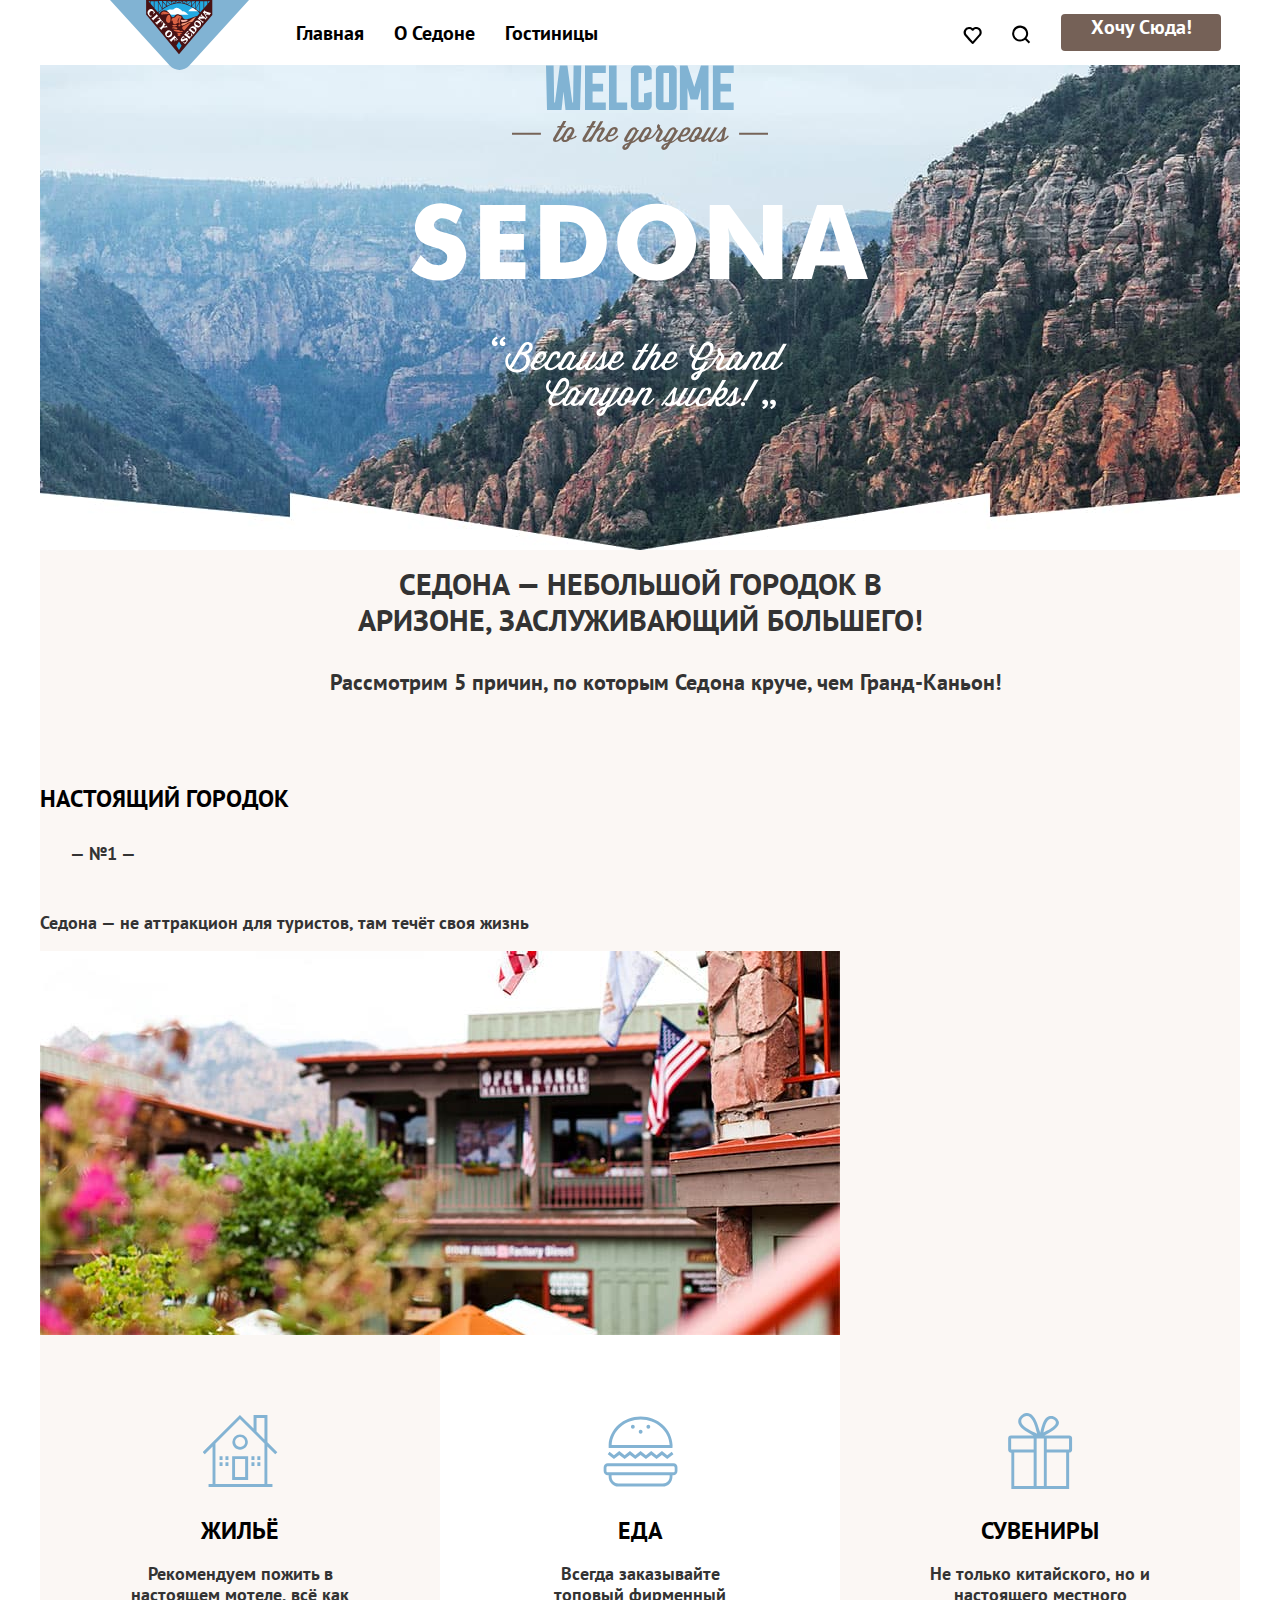
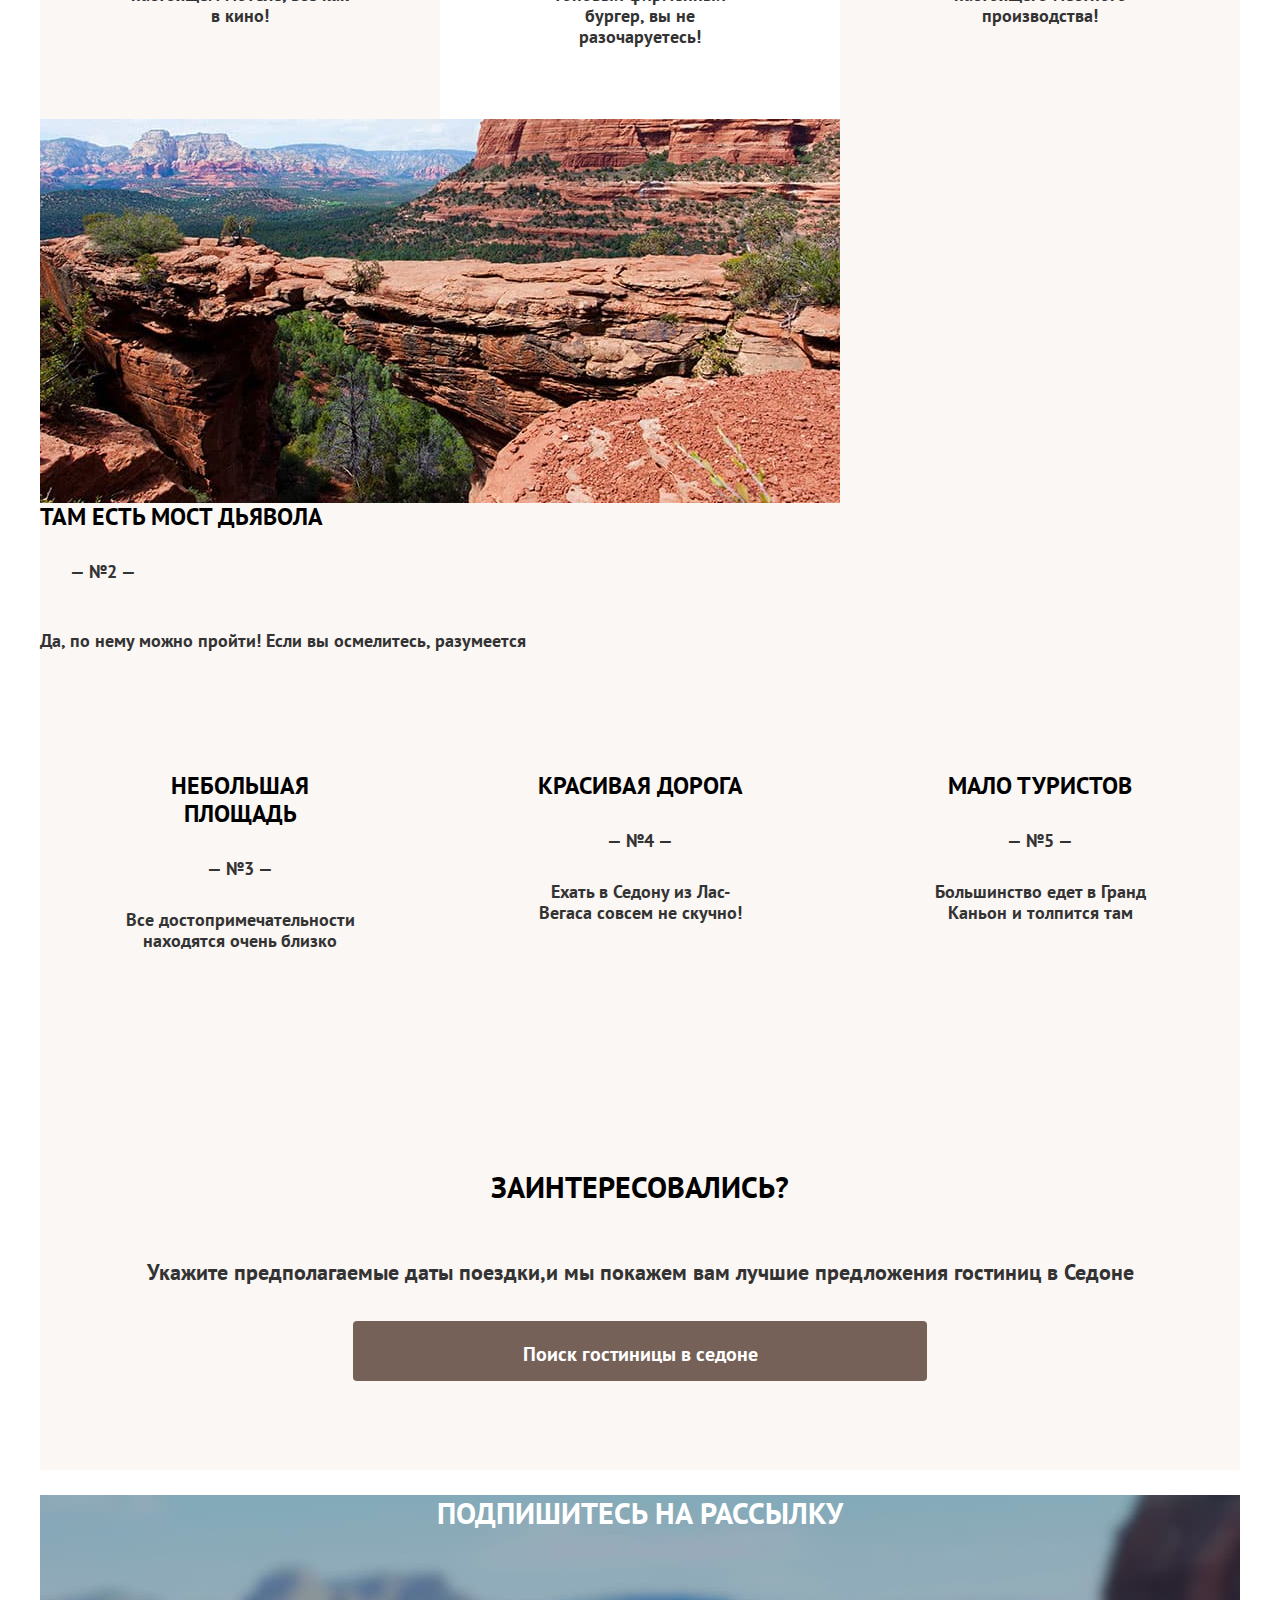
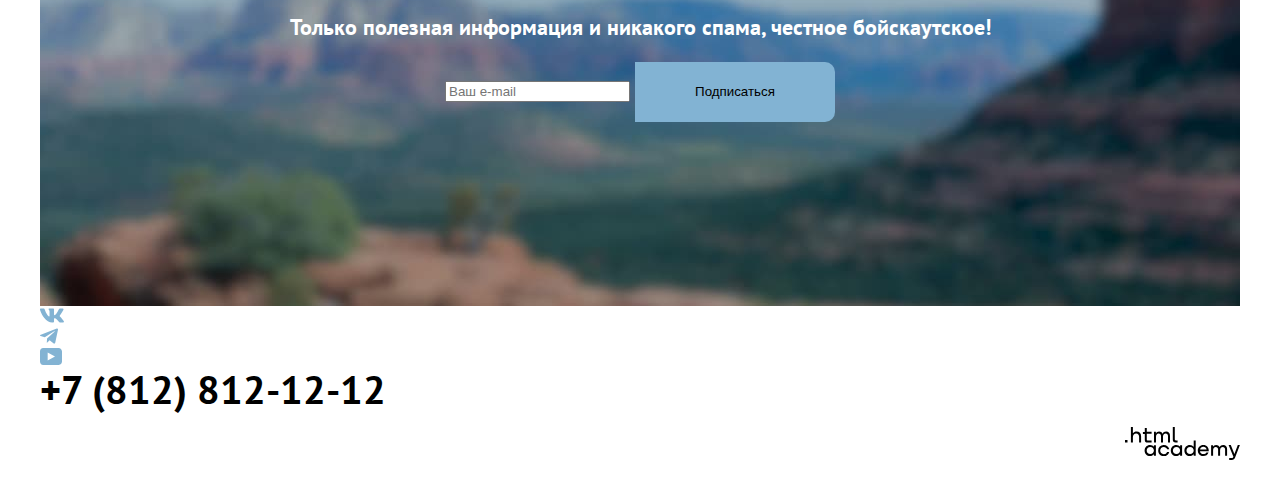
==== 5/index.html @ 5203f9b8 ":heavy_check_mark: Сборка #5" ====
<!DOCTYPE html>
<html lang="ru">

<head>
  <meta charset="utf-8">
  <title>HTML Academy: Седона</title>
  <link rel="stylesheet" href="/styles/styles.css">
  <base href="https://htmlacademy-htmlcss.github.io/2101121-sedona-34/5/">
</head>

<body>
  <header class="page-header">
    <nav class="navigation">
      <a class="header-icon-link" href="#">
        <img class="header-icon-image" src="./images/logo.svg" width="139" height="70" alt="city of seddona"></a>
      <ul class="navigation-list">
        <li class="navigation-item">
          <a class="navigation-link" href="#">Главная</a>
        </li>
        <li class="navigation-item">
          <a class="navigation-link" href="#">О Седоне</a>
        </li>
        <li class="navigation-item">
          <a class="navigation-link" href="catalog.html">Гостиницы</a>
        </li>
      </ul>
      <ul class="navigation-user">
        <li class="navigation-item">
          <a class="navigation-link" href="#"><svg width="19" height="17" fill="none" xmlns="http://www.w3.org/2000/svg"><path d="M9.58 17c-.3 0-.6-.1-.8-.4-5.42-6.1-6.72-7.5-7.03-7.9A5.4 5.4 0 0 1 6.16 0c1.31 0 2.51.5 3.52 1.3a5.47 5.47 0 0 1 9.03 4.1c0 1.3-.5 2.5-1.31 3.4l-7.02 7.9c-.2.2-.4.3-.8.3ZM3.56 7.5c.3.4 3.51 4 6.12 6.9l6.21-7c.5-.5.7-1.2.7-2 0-1.8-1.5-3.3-3.3-3.3-1 0-2 .5-2.71 1.3-.3.3-.6.4-.9.4-.3 0-.6-.2-.8-.4a3.7 3.7 0 0 0-2.71-1.3c-1.8 0-3.31 1.5-3.31 3.3-.1.9.3 1.6.7 2.1-.1 0-.1 0 0 0Z" fill="#000"/></svg> <span class="visually-hidden">Поиск</span></a>
        </li>
        <li class="navigation-item">
          <a class="navigation-link" href="#"><svg width="19" height="19" fill="none" xmlns="http://www.w3.org/2000/svg"><path d="m18.16 17.05-3.71-3.7c1-1.3 1.7-3 1.7-4.9 0-4.4-3.6-8-8.02-8a8.12 8.12 0 0 0-8.02 8.1c0 4.4 3.6 8 8.02 8 1.8 0 3.51-.6 4.91-1.7l3.71 3.7 1.4-1.5Zm-10.03-2.5c-3.3 0-6.02-2.7-6.02-6a6.03 6.03 0 0 1 12.04 0c0 3.3-2.71 6-6.02 6Z" fill="#000"/></svg> <span class="visually-hidden">Избранное</span></a>
        </li>
        <li class="navigation-item">
          <a class="broun navigation-link" href="#">Хочу сюда!</a>
        </li>
      </ul>
    </nav>
  </header>
  <main class="main-index main-column">
    <div class="page-container">
    <h1 class="visually-hidden"> seddona </h1>
    <img class="logo logo-text" src="./images/welcome.svg" width="458" height="352"
      alt="логотип туристической агении Приветствуем в Седона на фоне гор">
    <section class="advantages">
      <h2 class="advantages-logo">Седона — небольшой городок в Аризоне, заслуживающий большего!</h2>
      <p class="five-why">Рассмотрим 5 причин, по которым Седона круче, чем Гранд-Каньон!</p>
      <ul class="advantages-list">
        <li class="advantages-item">
          <div class="card first-card">
            <div class="group-flex">
              <div class="box-blue">
                <h3 class="advantages-title-special"> Настоящий городок </h3>
                <span class="number"> — №1 — </span>
                <p class="advantages-description"> Седона — не аттракцион для туристов, там течёт своя жизнь </p>
              </div>
              <img class="illustrative" src="./images/photo-header.jpg" width="800" height="384"
                alt="город на фоне котого видно бар">
            </div>
            <div class="group-flex">
              <div class="box-icon house">
                <h3 class="advantages-title"> Жильё</h3>
                <p class="advantages-description"> Рекомендуем пожить в настоящем мотеле, всё как в кино! </p>
              </div>
              <div class="box-icon white food">
                <h3 class="advantages-title">Еда</h3>
                <p class="advantages-description">Всегда заказывайте топовый фирменный бургер, вы не разочаруетесь! </p>
              </div>
              <div class="box-icon present">
                <h3 class="advantages-title">Сувениры</h3>
                <p class="advantages-description">Не только китайского, но и настоящего местного производства! </p>
              </div>
            </div>
          </div>
        </li>
        <li class="advantages-item">
          <div class="card second-card">
            <div class="group-flex">
              <img class="illustrative" src="./images/photo-quanion.jpg" width="800" height="384"
                alt="большой и очень крассивый Каньон">
              <div class="box-blue">
                <h3 class="advantages-title-special">Там есть мост дьявола</h3>
                <span class="number"> — №2 — </span>
                <p class="advantages-description">Да, по нему можно пройти! Если вы осмелитесь, разумеется </p>
              </div>
            </div>
          </div>
        </li>
        <div class="group-flex">
          <li class="advantages-item">
            <div class="box">
              <h3 class="advantages-title">Небольшая площадь</h3>
              <span class="number"> — №3 — </span>
              <p class="advantages-description">Все достопримечательности находятся очень близко </p>
            </div>
          </li>
          <li class="advantages-item">
            <div class="box">
              <h3 class="advantages-title">Красивая дорога</h3>
              <span class="number"> — №4 — </span>
              <p class="advantages-description">Ехать в Седону из Лас-Вегаса совсем не скучно! </p>
            </div>
          </li>
          <li class="advantages-item">
            <div class="box">
              <h3 class="advantages-title">Мало туристов</h3>
              <span class="number"> — №5 — </span>
              <p class="advantages-description">Большинство едет в Гранд Каньон и толпится там </p>
            </div>
          </li>
        </div>
      </ul>
    </section>
    <section class="register-tour">
      <h2 class="visually-hidden"> Регистрация на тур </h2>
      <h2 class="register-tour-title">Заинтересовались? </h2>
      <p> Укажите предполагаемые даты поездки,и мы покажем вам лучшие предложения гостиниц в Седоне</p>
      <a href="#" class="register-tour-button button"><span class="register-tour-button-info">Поиск гостиницы в
          седоне</span></a>
    </section>
    </div>
  </main>
  <footer class="page-footer">
    <div class="page-footer-container">
    <section class="newsletter">
      <h2 class="page-footer-tytle">Подпишитесь на рассылку</h2>
      <p> Только полезная информация и никакого спама, честное бойскаутское! </p>
      <form class="newslatter-form" action="http://echo.htmlacademy.ru/" method="post">
        <label class="e-mail">
          <span class="visually-hidden"></span>
          <input class="field" placeholder="Ваш e-mail" type="email" name="newsletter-email" required>
        </label>
        <button class="button newsletter-button" type="submit">
          <span class="button-name">Подписаться</span></button>
      </form>
    </section>

    <ul class="footer-social-list">
      <li class="footer-social-item">
        <a class="" href="https://vk.com/htmlacademy">
          <svg width="24" height="15" fill="none" xmlns="http://www.w3.org/2000/svg"><path fill-rule="evenodd" clip-rule="evenodd" d="M23.45 1.45c.17-.55 0-.95-.8-.95h-2.62c-.67 0-.98.35-1.14.73 0 0-1.34 3.2-3.23 5.27-.61.6-.89.8-1.22.8-.17 0-.42-.2-.42-.74V1.45c0-.66-.18-.95-.74-.95H9.15c-.42 0-.67.3-.67.6 0 .61.95.76 1.05 2.5v3.8c0 .84-.16.99-.5.99-.88 0-3.05-3.21-4.33-6.89-.25-.71-.5-1-1.17-1H.9c-.75 0-.9.35-.9.73 0 .68.89 4.07 4.14 8.55 2.18 3.06 5.23 4.72 8.01 4.72 1.67 0 1.88-.37 1.88-1v-2.32c0-.73.16-.88.69-.88.38 0 1.05.2 2.61 1.67 1.78 1.75 2.07 2.53 3.08 2.53h2.62c.75 0 1.13-.37.91-1.1-.24-.72-1.09-1.77-2.21-3.02-.62-.7-1.54-1.47-1.81-1.86-.4-.49-.28-.7 0-1.14 0 0 3.2-4.43 3.53-5.93Z" fill="#83B3D3"/></svg>
          <span class="visually-hidden"> ВКонтакте </span></a>
      </li>
      <li class="footer-social-item">
        <a class="" href="https://t.me/htmlacademy">
          <svg width="18" height="16" fill="none" xmlns="http://www.w3.org/2000/svg"><path d="M16.79.6.84 6.75c-1.09.43-1.08 1.04-.2 1.31l4.1 1.28 9.47-5.98c.44-.27.85-.12.52.18l-7.68 6.92-.28 4.22c.41 0 .6-.19.83-.41l1.99-1.93 4.13 3.05c.77.42 1.31.2 1.5-.7l2.72-12.8C18.22.77 17.5.27 16.79.59Z" fill="#83B3D3"/></svg>
          <span class="visually-hidden"> Телеграм </span></a>
      </li>
      <li class="footer-social-item">
        <a class="" href="https://www.youtube.com/user/htmlacademyru">
          <svg width="22" height="17" fill="none" xmlns="http://www.w3.org/2000/svg"><path d="M18.6 0H3.18C1.31 0 0 1.6 0 3.4v10.1C0 15.4 1.31 17 3.17 17h15.66c1.64 0 3.17-1.6 3.17-3.4V3.4C21.78 1.6 20.47 0 18.6 0ZM7.67 12.54V4.46L15 8.5l-7.33 4.04Z" fill="#83B3D3"/></svg>
          <span class="visually-hidden"> Ютуб </span></a>
      </li>
    </ul>
    <a class="phone-infoline" href="tel:+78128121212">+7 (812) 812-12-12</a>
    <p class="about-image">
      <a href="https://htmlacademy.ru" target="_blank">
        <img class="htmlacademy-link" src="./images/htmlacademy.svg" width="115" height="33" alt="html academy"></a>
    </p>
    </div>
  </footer>
</body>

</html>
---- styles/styles.css ----
@font-face {
  font-family: "PT Sans";
  font-style: normal;
  font-size: 400;
  src: url("../fonts/ptsans-700.woff2") format("woff2");
  font-display: swap;
}

@font-face {
  font-family: "PT Sans";
  font-style: normal;
  font-size: 700;
  src: url("../fonts/ptsans-700.woff2") format("woff2");
  font-display: swap;
}

html{


}
body {
  font-family: "PT Sans", sans-serif;
  font-size: 18px;
  line-height: 21px;
  color: #333333;
  background-color: #ffffff;
  font-weight: 400;
  width: 1200px;
  margin: 0;
  display: block;
  left: 50%;
  transform: translateX(-50%);
  position: relative;

}
ul{
  list-style-type: none;
  margin:0;
  padding: 0;
}
ul.navigation-list{
  display: inline-flex;
  position: absolute;
  top: 20px ;
  left: 256px ;
}
ul.navigation-user{
  display: inline-flex;
  position: absolute;
  right: 85px ;
  transform: translatex(-50%);
  top:24px;
}
li.navigation-item{

  padding-right: 30px;
}

a.broun {
  background: #756157;
  border-radius: 4px;
  color: white;
  position: absolute;
  width:160px;
  height:37px;
  text-align: center;
  top:-10px;

}

.button {
  border-radius: 4px;
  background: #82B3D3;
  border-radius: 0 10px 10px 0;
  text-align: center;
  color: #000000;
  text-decoration: none;
  padding: 0;
}

/* header */
header{
  height: 65px;
}
.page-header {
  color: #000000;
  background-color: white;
}
.header-icon-image{
  position: absolute;
  display: block;
  left: 70px;
}
.navigation-link {
  font-size: 20px;
  line-height: 26px;
  text-align: center;
  text-transform: capitalize;
  color: #000000;
  font-style: normal;
  font-weight: 700;
  text-decoration: none;
}

.main-index {
  background-image: url("../images/index-background.jpg");
  background-size: 100%;
  background-repeat: no-repeat;
  background-color: #fbf7f4;
}

.advantages-logo {
  text-transform: uppercase;
  font-weight: 700;
  font-size: 30px;
  line-height: 36px;
  display:block;
  margin: 0;
  padding: 145px 290px 31px;
  text-align: center;
}

/* center box */
.logo{
  position: relative;
  left: 50%;
  transform: translateX(-50%);

}

p.five-why {
  font-size: 22px;
  line-height: 26px;
  display: inline-block;
  padding-bottom: 90px;
  text-align: center;
  padding-left: 290px;
  margin: 0;
}


.box-icon {
  Width: 400px;
  Height: 384px;
  text-align: center;
  background-repeat: no-repeat;
  position: relative;
  box-sizing: border-box;
  padding: 85px;
  padding-top: 182px;
}

.box {
  Width: 400px;
  Height: 384px;
  text-align: center;
  background-repeat: no-repeat;
  position: relative;
  box-sizing: border-box;
  padding: 90px 85px 30px 85px;
}

.box.blue {
  background-color: #82B3D3;
  color: #ffffff;
}

.box-icon.white {
  background-color: #ffffff;
}
.box .advantages-title{
  padding-top: 13px;
}
.box .advantages-title-special {
  color: #ffffff;
  margin: 0;
}

.group-flex h3 {
  font-family: 'PT Sans', sans-serif;
  font-style: normal;
  font-weight: 700;
  font-size: 24px;
  line-height: 28px;
  text-transform: uppercase;
  color: #000000;
  margin: 0;
}

span.number {
  display: inline-block;
  padding: 30px;
}

.box p {
  margin: 0;
}

.house::before {
  content: "";
  width: 75px;
  height: 72px;
  background-image: url("../images/house.svg");
  background-repeat: no-repeat;
  background-position: center;
  position: absolute;
  top: 80px;
  left: 50%;
  transform: translatex(-50%);
}

.present:before {
  content: '';
  width: 65px;
  height: 76px;
  background-image: url("../images/present.svg");
  background-repeat: no-repeat;
  background-position: center;
  position: absolute;
  top: 78px;
  left: 50%;
  transform: translateX(-50%);
}

.food:before {
  content: '';
  width: 76px;
  height: 73px;
  background-repeat: no-repeat;
  background-position: center;
  position: absolute;
  top: 80px;
  left: 50%;
  transform: translateX(-50%);
  background-image: url("../images/food.svg")
}


.register-tour {
  content: "";
  text-align: center;
  position: relative;
  background-color: ffffff;
  border: 0;
  height: 417px;
  box-sizing: border-box;
  padding-top: 91px;

}

.register-tour-title {
  text-transform: uppercase;
  font-style: normal;
  font-weight: 700;
  font-size: 30px;
  line-height: 36px;
  color: #000000;
  display: block;

}

.register-tour p {
  font-weight: 400;
  font-size: 22px;
  line-height: 26px;
  padding-top: 29px;
  margin: 0;
  padding-bottom: 36px ;
}


/* footer */
.newsletter {
  text-align: center;
  color: white;
  background-image: url("../images/background.jpg") ;
  background-size: 100%;
  background-repeat: no-repeat;
  width: 1200px;
  height: 411px;

}

.page-footer-tytle{
  display: block;
  font-size: 30px;
  line-height: 36px;
  text-transform: uppercase;
  height: 94px;
}
.newsletter p{
  font-size: 22px;
  line-height: 26px;
}

.email input{
  width:600px;
  height:60px;
  border-radius: 10px 0 0 10px;
  padding: 0 0 0 20px;
  border: 0;
}

.newsletter-button{
  width:200px;
  height:60px;
  margin:0;
  border:0;
}

.footer-social-item {
  text-align: left;
  position: ;
}

.about-image {
  text-align: right;
}

.register-tour-button{
  font-weight: 700;
  font-size: 20px;
  line-height: 36px;
  background: #756157;
  height:60px; ;
  border-radius: 4px;
  width:574px;
  height:60px;
  display: inline-block;
  text-align: center;
  color: #ffffff;
}
.register-tour-button-info{
  padding: 15px 10px 15px 10px;
  display: inline-block;
}

.phone-infoline {
  font-weight: 400;
  font-size: 40px;
  line-height: 40px;
  text-align: center;
  color: #000000;
  text-decoration: none;
}

.group-flex {
  display: flex;
  flex-wrap: wrap;
}

/* style for catalog */
span.star {
  background-image: url("../images/star.svg");
  width: 18px;
  height: 17px;
}


.visually-hidden:not(:focus):not(:active) {
  clip: rect(0 0 0 0);
  clip-path: inset(50%);
  height: 1px;
  overflow: hidden;
  position: absolute;
  white-space: nowrap;
  width: 1px;
}
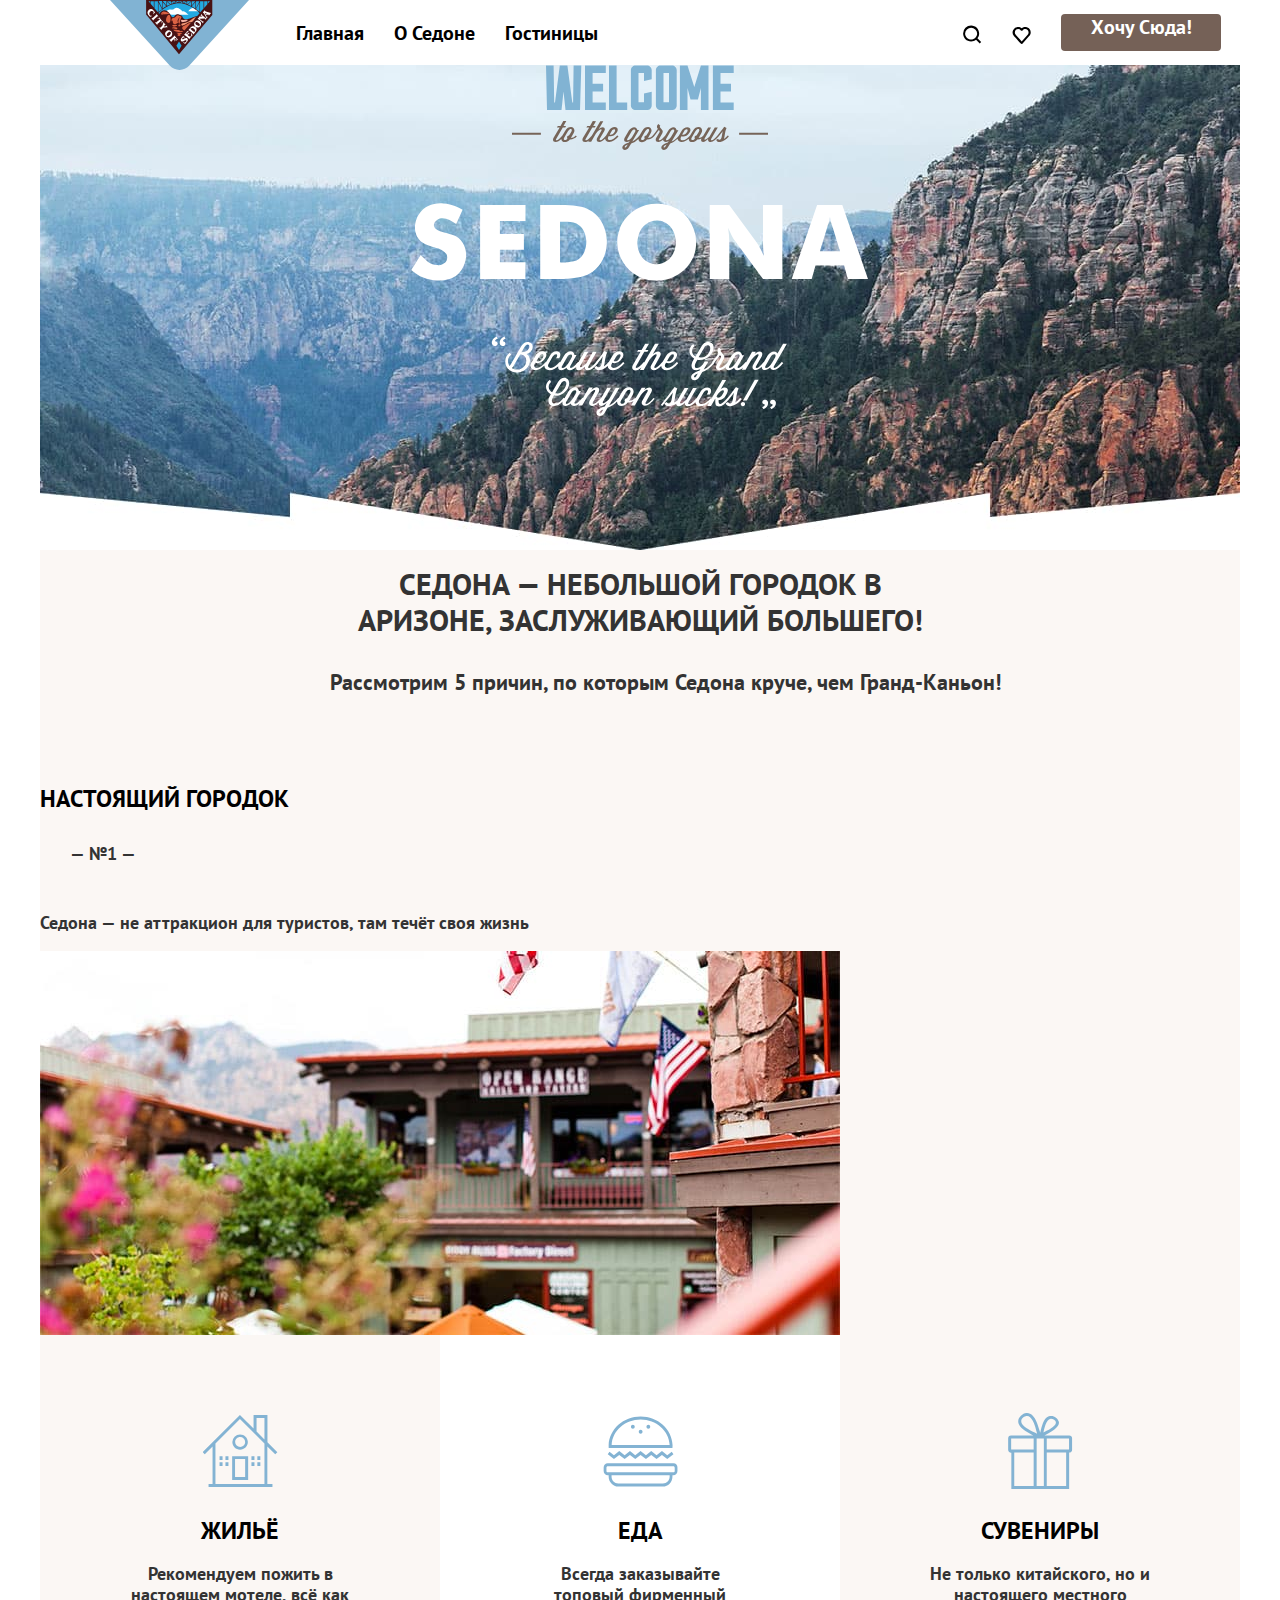
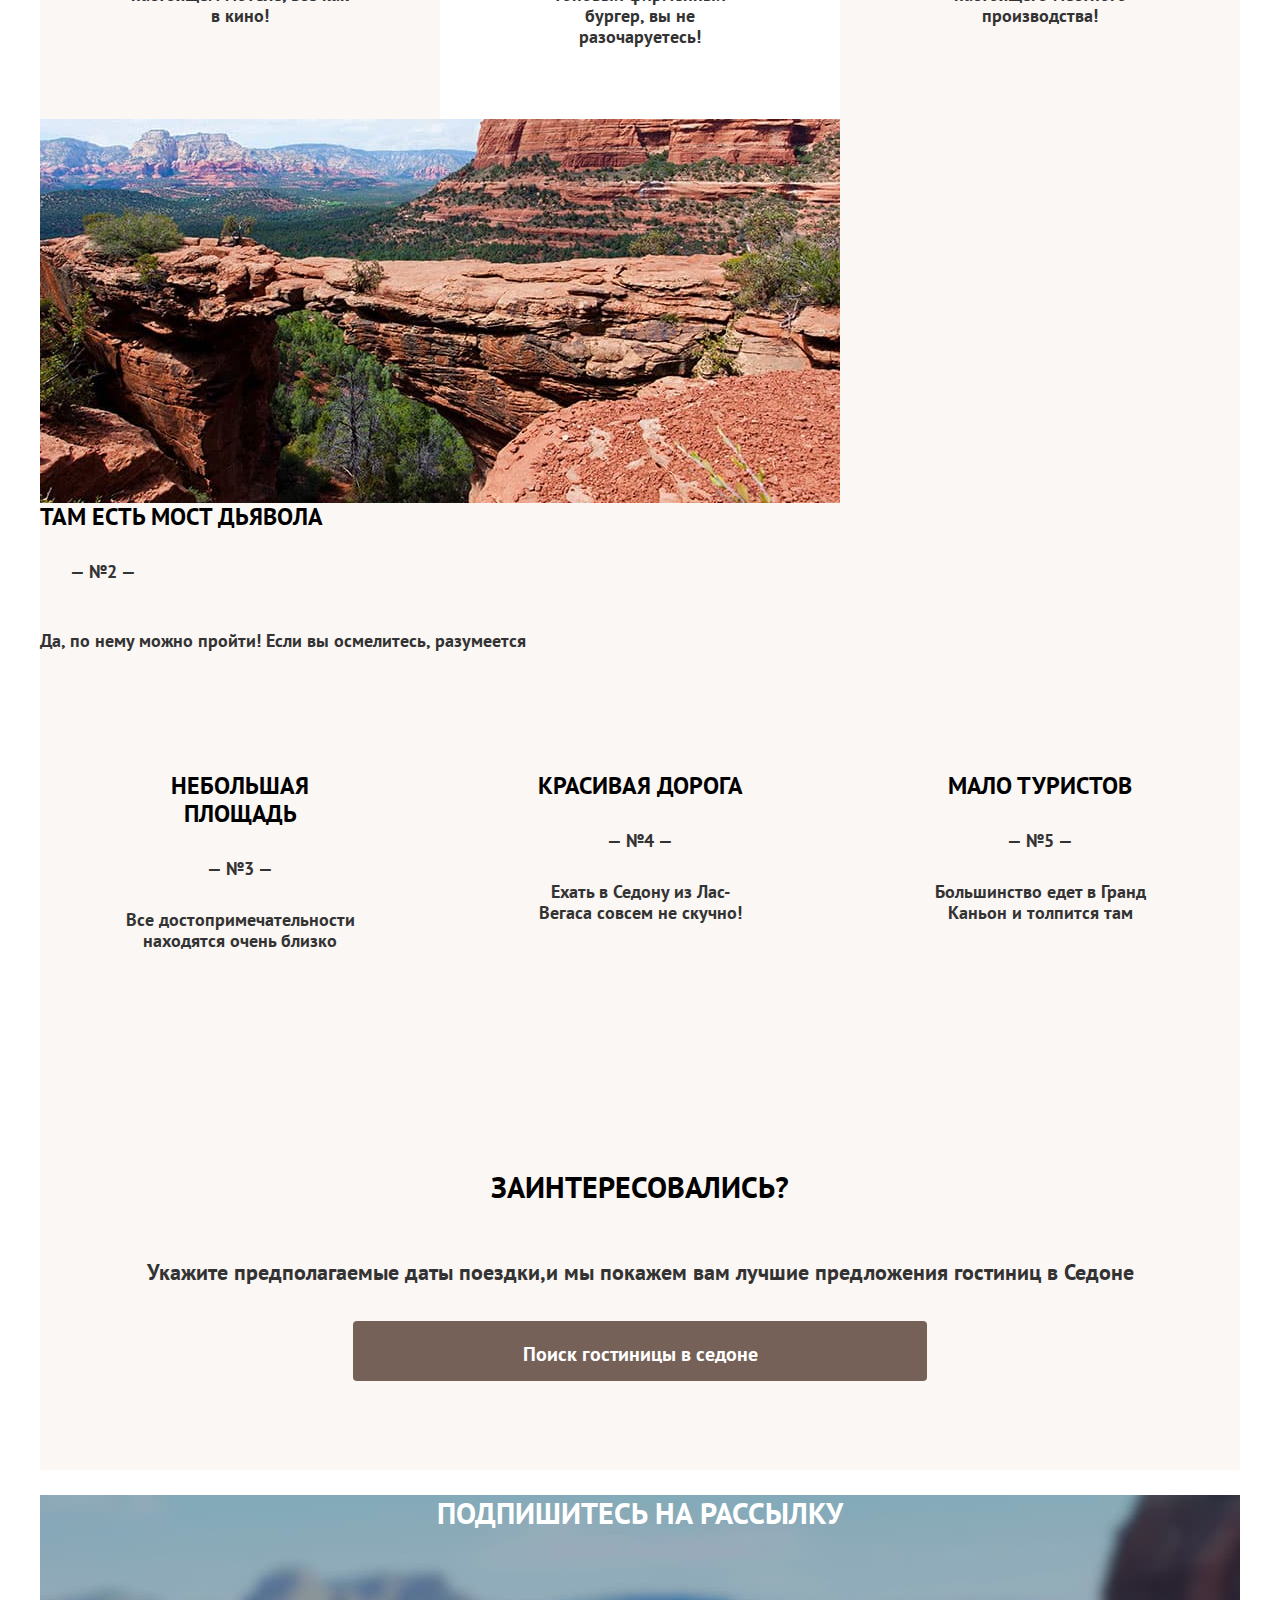
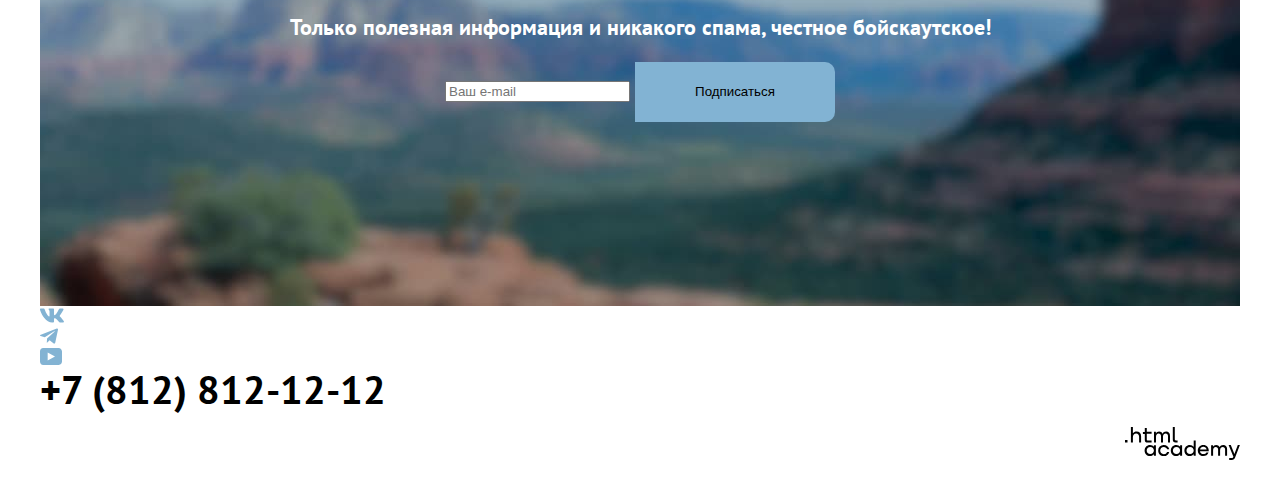
==== commit d4a699bb: ":heavy_check_mark: Сборка #5" ====
--- a/5/index.html
+++ b/5/index.html
@@ -10,153 +10,180 @@
 
 <body>
   <header class="page-header">
-    <nav class="navigation">
-      <a class="header-icon-link" href="#">
-        <img class="header-icon-image" src="./images/logo.svg" width="139" height="70" alt="city of seddona"></a>
-      <ul class="navigation-list">
-        <li class="navigation-item">
-          <a class="navigation-link" href="#">Главная</a>
-        </li>
-        <li class="navigation-item">
-          <a class="navigation-link" href="#">О Седоне</a>
-        </li>
-        <li class="navigation-item">
-          <a class="navigation-link" href="catalog.html">Гостиницы</a>
-        </li>
-      </ul>
-      <ul class="navigation-user">
-        <li class="navigation-item">
-          <a class="navigation-link" href="#"><svg width="19" height="17" fill="none" xmlns="http://www.w3.org/2000/svg"><path d="M9.58 17c-.3 0-.6-.1-.8-.4-5.42-6.1-6.72-7.5-7.03-7.9A5.4 5.4 0 0 1 6.16 0c1.31 0 2.51.5 3.52 1.3a5.47 5.47 0 0 1 9.03 4.1c0 1.3-.5 2.5-1.31 3.4l-7.02 7.9c-.2.2-.4.3-.8.3ZM3.56 7.5c.3.4 3.51 4 6.12 6.9l6.21-7c.5-.5.7-1.2.7-2 0-1.8-1.5-3.3-3.3-3.3-1 0-2 .5-2.71 1.3-.3.3-.6.4-.9.4-.3 0-.6-.2-.8-.4a3.7 3.7 0 0 0-2.71-1.3c-1.8 0-3.31 1.5-3.31 3.3-.1.9.3 1.6.7 2.1-.1 0-.1 0 0 0Z" fill="#000"/></svg> <span class="visually-hidden">Поиск</span></a>
-        </li>
-        <li class="navigation-item">
-          <a class="navigation-link" href="#"><svg width="19" height="19" fill="none" xmlns="http://www.w3.org/2000/svg"><path d="m18.16 17.05-3.71-3.7c1-1.3 1.7-3 1.7-4.9 0-4.4-3.6-8-8.02-8a8.12 8.12 0 0 0-8.02 8.1c0 4.4 3.6 8 8.02 8 1.8 0 3.51-.6 4.91-1.7l3.71 3.7 1.4-1.5Zm-10.03-2.5c-3.3 0-6.02-2.7-6.02-6a6.03 6.03 0 0 1 12.04 0c0 3.3-2.71 6-6.02 6Z" fill="#000"/></svg> <span class="visually-hidden">Избранное</span></a>
-        </li>
-        <li class="navigation-item">
-          <a class="broun navigation-link" href="#">Хочу сюда!</a>
-        </li>
-      </ul>
-    </nav>
+    <div class="container">
+      <nav class="navigation">
+        <a class="header-icon-link" href="./index.html">
+          <img class="header-icon-image" src="./images/logo.svg" width="139" height="70" alt="city of seddona"></a>
+        <ul class="navigation-list">
+          <li class="navigation-item">
+            <a class="navigation-link" href="./index.html">Главная</a>
+          </li>
+          <li class="navigation-item">
+            <a class="navigation-link" href="#">О Седоне</a>
+          </li>
+          <li class="navigation-item">
+            <a class="navigation-link" href="catalog.html">Гостиницы</a>
+          </li>
+        </ul>
+        <ul class="navigation-user">
+          <li class="navigation-item">
+            <a class="navigation-link" href="#"><svg width="19" height="19" fill="none"
+                xmlns="http://www.w3.org/2000/svg">
+                <path
+                  d="m18.16 17.05-3.71-3.7c1-1.3 1.7-3 1.7-4.9 0-4.4-3.6-8-8.02-8a8.12 8.12 0 0 0-8.02 8.1c0 4.4 3.6 8 8.02 8 1.8 0 3.51-.6 4.91-1.7l3.71 3.7 1.4-1.5Zm-10.03-2.5c-3.3 0-6.02-2.7-6.02-6a6.03 6.03 0 0 1 12.04 0c0 3.3-2.71 6-6.02 6Z"
+                  fill="#000" />
+              </svg> <span class="visually-hidden">Поиск</span></a>
+          </li>
+          <li class="navigation-item">
+            <a class="navigation-link" href="#"><svg width="19" height="17" fill="none"
+                xmlns="http://www.w3.org/2000/svg">
+                <path
+                  d="M9.58 17c-.3 0-.6-.1-.8-.4-5.42-6.1-6.72-7.5-7.03-7.9A5.4 5.4 0 0 1 6.16 0c1.31 0 2.51.5 3.52 1.3a5.47 5.47 0 0 1 9.03 4.1c0 1.3-.5 2.5-1.31 3.4l-7.02 7.9c-.2.2-.4.3-.8.3ZM3.56 7.5c.3.4 3.51 4 6.12 6.9l6.21-7c.5-.5.7-1.2.7-2 0-1.8-1.5-3.3-3.3-3.3-1 0-2 .5-2.71 1.3-.3.3-.6.4-.9.4-.3 0-.6-.2-.8-.4a3.7 3.7 0 0 0-2.71-1.3c-1.8 0-3.31 1.5-3.31 3.3-.1.9.3 1.6.7 2.1-.1 0-.1 0 0 0Z"
+                  fill="#000" />
+              </svg> <span class="visually-hidden">Избранное</span></a>
+          </li>
+          <li class="navigation-item">
+            <a class="broun navigation-link" href="#">Хочу сюда!</a>
+          </li>
+        </ul>
+      </nav>
+    </div>
   </header>
   <main class="main-index main-column">
     <div class="page-container">
-    <h1 class="visually-hidden"> seddona </h1>
-    <img class="logo logo-text" src="./images/welcome.svg" width="458" height="352"
-      alt="логотип туристической агении Приветствуем в Седона на фоне гор">
-    <section class="advantages">
-      <h2 class="advantages-logo">Седона — небольшой городок в Аризоне, заслуживающий большего!</h2>
-      <p class="five-why">Рассмотрим 5 причин, по которым Седона круче, чем Гранд-Каньон!</p>
-      <ul class="advantages-list">
-        <li class="advantages-item">
-          <div class="card first-card">
-            <div class="group-flex">
-              <div class="box-blue">
-                <h3 class="advantages-title-special"> Настоящий городок </h3>
-                <span class="number"> — №1 — </span>
-                <p class="advantages-description"> Седона — не аттракцион для туристов, там течёт своя жизнь </p>
+      <h1 class="visually-hidden"> seddona </h1>
+      <img class="logo logo-text" src="./images/welcome.svg" width="458" height="352"
+        alt="логотип туристической агении Приветствуем в Седона на фоне гор">
+      <div class="background-bottom"></div>
+      <section class="advantages">
+        <h2 class="advantages-logo">Седона — небольшой городок в Аризоне, заслуживающий большего!</h2>
+        <p class="five-why">Рассмотрим 5 причин, по которым Седона круче, чем Гранд-Каньон!</p>
+        <ul class="advantages-list">
+          <li class="advantages-item">
+            <div class="card first-card">
+              <div class="group-flex">
+                <div class="box-blue">
+                  <h3 class="advantages-title-special"> Настоящий городок </h3>
+                  <span class="number"> — №1 — </span>
+                  <p class="advantages-description"> Седона — не аттракцион для туристов, там течёт своя жизнь </p>
+                </div>
+                <img class="illustrative" src="./images/photo-header.jpg" width="800" height="384"
+                  alt="город на фоне котого видно бар">
               </div>
-              <img class="illustrative" src="./images/photo-header.jpg" width="800" height="384"
-                alt="город на фоне котого видно бар">
-            </div>
-            <div class="group-flex">
-              <div class="box-icon house">
-                <h3 class="advantages-title"> Жильё</h3>
-                <p class="advantages-description"> Рекомендуем пожить в настоящем мотеле, всё как в кино! </p>
+              <div class="group-flex">
+                <div class="box-icon house">
+                  <h3 class="advantages-title"> Жильё</h3>
+                  <p class="advantages-description"> Рекомендуем пожить в настоящем мотеле, всё как в кино! </p>
+                </div>
+                <div class="box-icon white food">
+                  <h3 class="advantages-title">Еда</h3>
+                  <p class="advantages-description">Всегда заказывайте топовый фирменный бургер, вы не разочаруетесь!
+                  </p>
+                </div>
+                <div class="box-icon present">
+                  <h3 class="advantages-title">Сувениры</h3>
+                  <p class="advantages-description">Не только китайского, но и настоящего местного производства! </p>
+                </div>
               </div>
-              <div class="box-icon white food">
-                <h3 class="advantages-title">Еда</h3>
-                <p class="advantages-description">Всегда заказывайте топовый фирменный бургер, вы не разочаруетесь! </p>
-              </div>
-              <div class="box-icon present">
-                <h3 class="advantages-title">Сувениры</h3>
-                <p class="advantages-description">Не только китайского, но и настоящего местного производства! </p>
-              </div>
-            </div>
-          </div>
-        </li>
-        <li class="advantages-item">
-          <div class="card second-card">
-            <div class="group-flex">
-              <img class="illustrative" src="./images/photo-quanion.jpg" width="800" height="384"
-                alt="большой и очень крассивый Каньон">
-              <div class="box-blue">
-                <h3 class="advantages-title-special">Там есть мост дьявола</h3>
-                <span class="number"> — №2 — </span>
-                <p class="advantages-description">Да, по нему можно пройти! Если вы осмелитесь, разумеется </p>
-              </div>
-            </div>
-          </div>
-        </li>
-        <div class="group-flex">
-          <li class="advantages-item">
-            <div class="box">
-              <h3 class="advantages-title">Небольшая площадь</h3>
-              <span class="number"> — №3 — </span>
-              <p class="advantages-description">Все достопримечательности находятся очень близко </p>
             </div>
           </li>
           <li class="advantages-item">
-            <div class="box">
-              <h3 class="advantages-title">Красивая дорога</h3>
-              <span class="number"> — №4 — </span>
-              <p class="advantages-description">Ехать в Седону из Лас-Вегаса совсем не скучно! </p>
+            <div class="card second-card">
+              <div class="group-flex">
+                <img class="illustrative" src="./images/photo-quanion.jpg" width="800" height="384"
+                  alt="большой и очень крассивый Каньон">
+                <div class="box-blue">
+                  <h3 class="advantages-title-special">Там есть мост дьявола</h3>
+                  <span class="number"> — №2 — </span>
+                  <p class="advantages-description">Да, по нему можно пройти! Если вы осмелитесь, разумеется </p>
+                </div>
+              </div>
             </div>
           </li>
-          <li class="advantages-item">
-            <div class="box">
-              <h3 class="advantages-title">Мало туристов</h3>
-              <span class="number"> — №5 — </span>
-              <p class="advantages-description">Большинство едет в Гранд Каньон и толпится там </p>
-            </div>
-          </li>
-        </div>
-      </ul>
-    </section>
-    <section class="register-tour">
-      <h2 class="visually-hidden"> Регистрация на тур </h2>
-      <h2 class="register-tour-title">Заинтересовались? </h2>
-      <p> Укажите предполагаемые даты поездки,и мы покажем вам лучшие предложения гостиниц в Седоне</p>
-      <a href="#" class="register-tour-button button"><span class="register-tour-button-info">Поиск гостиницы в
-          седоне</span></a>
-    </section>
+          <div class="group-flex">
+            <li class="advantages-item">
+              <div class="box">
+                <h3 class="advantages-title">Небольшая площадь</h3>
+                <span class="number"> — №3 — </span>
+                <p class="advantages-description">Все достопримечательности находятся очень близко </p>
+              </div>
+            </li>
+            <li class="advantages-item">
+              <div class="box">
+                <h3 class="advantages-title">Красивая дорога</h3>
+                <span class="number"> — №4 — </span>
+                <p class="advantages-description">Ехать в Седону из Лас-Вегаса совсем не скучно! </p>
+              </div>
+            </li>
+            <li class="advantages-item">
+              <div class="box">
+                <h3 class="advantages-title">Мало туристов</h3>
+                <span class="number"> — №5 — </span>
+                <p class="advantages-description">Большинство едет в Гранд Каньон и толпится там </p>
+              </div>
+            </li>
+          </div>
+        </ul>
+      </section>
+      <section class="register-tour">
+        <h2 class="visually-hidden"> Регистрация на тур </h2>
+        <h2 class="register-tour-title">Заинтересовались? </h2>
+        <p> Укажите предполагаемые даты поездки,и мы покажем вам лучшие предложения гостиниц в Седоне</p>
+        <a href="#" class="register-tour-button button"><span class="register-tour-button-info">Поиск гостиницы в
+            седоне</span></a>
+      </section>
     </div>
   </main>
   <footer class="page-footer">
+
     <div class="page-footer-container">
-    <section class="newsletter">
-      <h2 class="page-footer-tytle">Подпишитесь на рассылку</h2>
-      <p> Только полезная информация и никакого спама, честное бойскаутское! </p>
-      <form class="newslatter-form" action="http://echo.htmlacademy.ru/" method="post">
-        <label class="e-mail">
-          <span class="visually-hidden"></span>
-          <input class="field" placeholder="Ваш e-mail" type="email" name="newsletter-email" required>
-        </label>
-        <button class="button newsletter-button" type="submit">
-          <span class="button-name">Подписаться</span></button>
-      </form>
-    </section>
-
-    <ul class="footer-social-list">
-      <li class="footer-social-item">
-        <a class="" href="https://vk.com/htmlacademy">
-          <svg width="24" height="15" fill="none" xmlns="http://www.w3.org/2000/svg"><path fill-rule="evenodd" clip-rule="evenodd" d="M23.45 1.45c.17-.55 0-.95-.8-.95h-2.62c-.67 0-.98.35-1.14.73 0 0-1.34 3.2-3.23 5.27-.61.6-.89.8-1.22.8-.17 0-.42-.2-.42-.74V1.45c0-.66-.18-.95-.74-.95H9.15c-.42 0-.67.3-.67.6 0 .61.95.76 1.05 2.5v3.8c0 .84-.16.99-.5.99-.88 0-3.05-3.21-4.33-6.89-.25-.71-.5-1-1.17-1H.9c-.75 0-.9.35-.9.73 0 .68.89 4.07 4.14 8.55 2.18 3.06 5.23 4.72 8.01 4.72 1.67 0 1.88-.37 1.88-1v-2.32c0-.73.16-.88.69-.88.38 0 1.05.2 2.61 1.67 1.78 1.75 2.07 2.53 3.08 2.53h2.62c.75 0 1.13-.37.91-1.1-.24-.72-1.09-1.77-2.21-3.02-.62-.7-1.54-1.47-1.81-1.86-.4-.49-.28-.7 0-1.14 0 0 3.2-4.43 3.53-5.93Z" fill="#83B3D3"/></svg>
-          <span class="visually-hidden"> ВКонтакте </span></a>
-      </li>
-      <li class="footer-social-item">
-        <a class="" href="https://t.me/htmlacademy">
-          <svg width="18" height="16" fill="none" xmlns="http://www.w3.org/2000/svg"><path d="M16.79.6.84 6.75c-1.09.43-1.08 1.04-.2 1.31l4.1 1.28 9.47-5.98c.44-.27.85-.12.52.18l-7.68 6.92-.28 4.22c.41 0 .6-.19.83-.41l1.99-1.93 4.13 3.05c.77.42 1.31.2 1.5-.7l2.72-12.8C18.22.77 17.5.27 16.79.59Z" fill="#83B3D3"/></svg>
-          <span class="visually-hidden"> Телеграм </span></a>
-      </li>
-      <li class="footer-social-item">
-        <a class="" href="https://www.youtube.com/user/htmlacademyru">
-          <svg width="22" height="17" fill="none" xmlns="http://www.w3.org/2000/svg"><path d="M18.6 0H3.18C1.31 0 0 1.6 0 3.4v10.1C0 15.4 1.31 17 3.17 17h15.66c1.64 0 3.17-1.6 3.17-3.4V3.4C21.78 1.6 20.47 0 18.6 0ZM7.67 12.54V4.46L15 8.5l-7.33 4.04Z" fill="#83B3D3"/></svg>
-          <span class="visually-hidden"> Ютуб </span></a>
-      </li>
-    </ul>
-    <a class="phone-infoline" href="tel:+78128121212">+7 (812) 812-12-12</a>
-    <p class="about-image">
-      <a href="https://htmlacademy.ru" target="_blank">
-        <img class="htmlacademy-link" src="./images/htmlacademy.svg" width="115" height="33" alt="html academy"></a>
-    </p>
+      <section class="newsletter">
+        <h2 class="page-footer-tytle">Подпишитесь на рассылку</h2>
+        <p> Только полезная информация и никакого спама, честное бойскаутское! </p>
+        <form class="newslatter-form" action="http://echo.htmlacademy.ru/" method="post">
+          <label class="e-mail">
+            <input class="field" placeholder="Ваш e-mail" type="email" name="newsletter-email" required>
+          </label>
+          <button class="button newsletter-button" type="submit">
+            <span class="button-name">Подписаться</span></button>
+        </form>
+      </section>
+      <div class="container footer-container">
+        <ul class="footer-social-list">
+          <li class="footer-social-item">
+            <a class="" href="https://vk.com/htmlacademy">
+              <svg width="24" height="15" fill="none" xmlns="http://www.w3.org/2000/svg">
+                <path fill-rule="evenodd" clip-rule="evenodd"
+                  d="M23.45 1.45c.17-.55 0-.95-.8-.95h-2.62c-.67 0-.98.35-1.14.73 0 0-1.34 3.2-3.23 5.27-.61.6-.89.8-1.22.8-.17 0-.42-.2-.42-.74V1.45c0-.66-.18-.95-.74-.95H9.15c-.42 0-.67.3-.67.6 0 .61.95.76 1.05 2.5v3.8c0 .84-.16.99-.5.99-.88 0-3.05-3.21-4.33-6.89-.25-.71-.5-1-1.17-1H.9c-.75 0-.9.35-.9.73 0 .68.89 4.07 4.14 8.55 2.18 3.06 5.23 4.72 8.01 4.72 1.67 0 1.88-.37 1.88-1v-2.32c0-.73.16-.88.69-.88.38 0 1.05.2 2.61 1.67 1.78 1.75 2.07 2.53 3.08 2.53h2.62c.75 0 1.13-.37.91-1.1-.24-.72-1.09-1.77-2.21-3.02-.62-.7-1.54-1.47-1.81-1.86-.4-.49-.28-.7 0-1.14 0 0 3.2-4.43 3.53-5.93Z"
+                  fill="#83B3D3" />
+              </svg>
+              <span class="visually-hidden"> ВКонтакте </span></a>
+          </li>
+          <li class="footer-social-item">
+            <a class="" href="https://t.me/htmlacademy">
+              <svg width="18" height="16" fill="none" xmlns="http://www.w3.org/2000/svg">
+                <path
+                  d="M16.79.6.84 6.75c-1.09.43-1.08 1.04-.2 1.31l4.1 1.28 9.47-5.98c.44-.27.85-.12.52.18l-7.68 6.92-.28 4.22c.41 0 .6-.19.83-.41l1.99-1.93 4.13 3.05c.77.42 1.31.2 1.5-.7l2.72-12.8C18.22.77 17.5.27 16.79.59Z"
+                  fill="#83B3D3" />
+              </svg>
+              <span class="visually-hidden"> Телеграм </span></a>
+          </li>
+          <li class="footer-social-item">
+            <a class="" href="https://www.youtube.com/user/htmlacademyru">
+              <svg width="22" height="17" fill="none" xmlns="http://www.w3.org/2000/svg">
+                <path
+                  d="M18.6 0H3.18C1.31 0 0 1.6 0 3.4v10.1C0 15.4 1.31 17 3.17 17h15.66c1.64 0 3.17-1.6 3.17-3.4V3.4C21.78 1.6 20.47 0 18.6 0ZM7.67 12.54V4.46L15 8.5l-7.33 4.04Z"
+                  fill="#83B3D3" />
+              </svg>
+              <span class="visually-hidden"> Ютуб </span></a>
+          </li>
+        </ul>
+        <a class="phone-infoline" href="tel:+78128121212">+7 (812) 812-12-12</a>
+        <p class="about-image">
+          <a href="https://htmlacademy.ru" target="_blank">
+            <img class="htmlacademy-link" src="./images/htmlacademy.svg" width="115" height="33" alt="html academy"></a>
+        </p>
+      </div>
     </div>
   </footer>
 </body>
